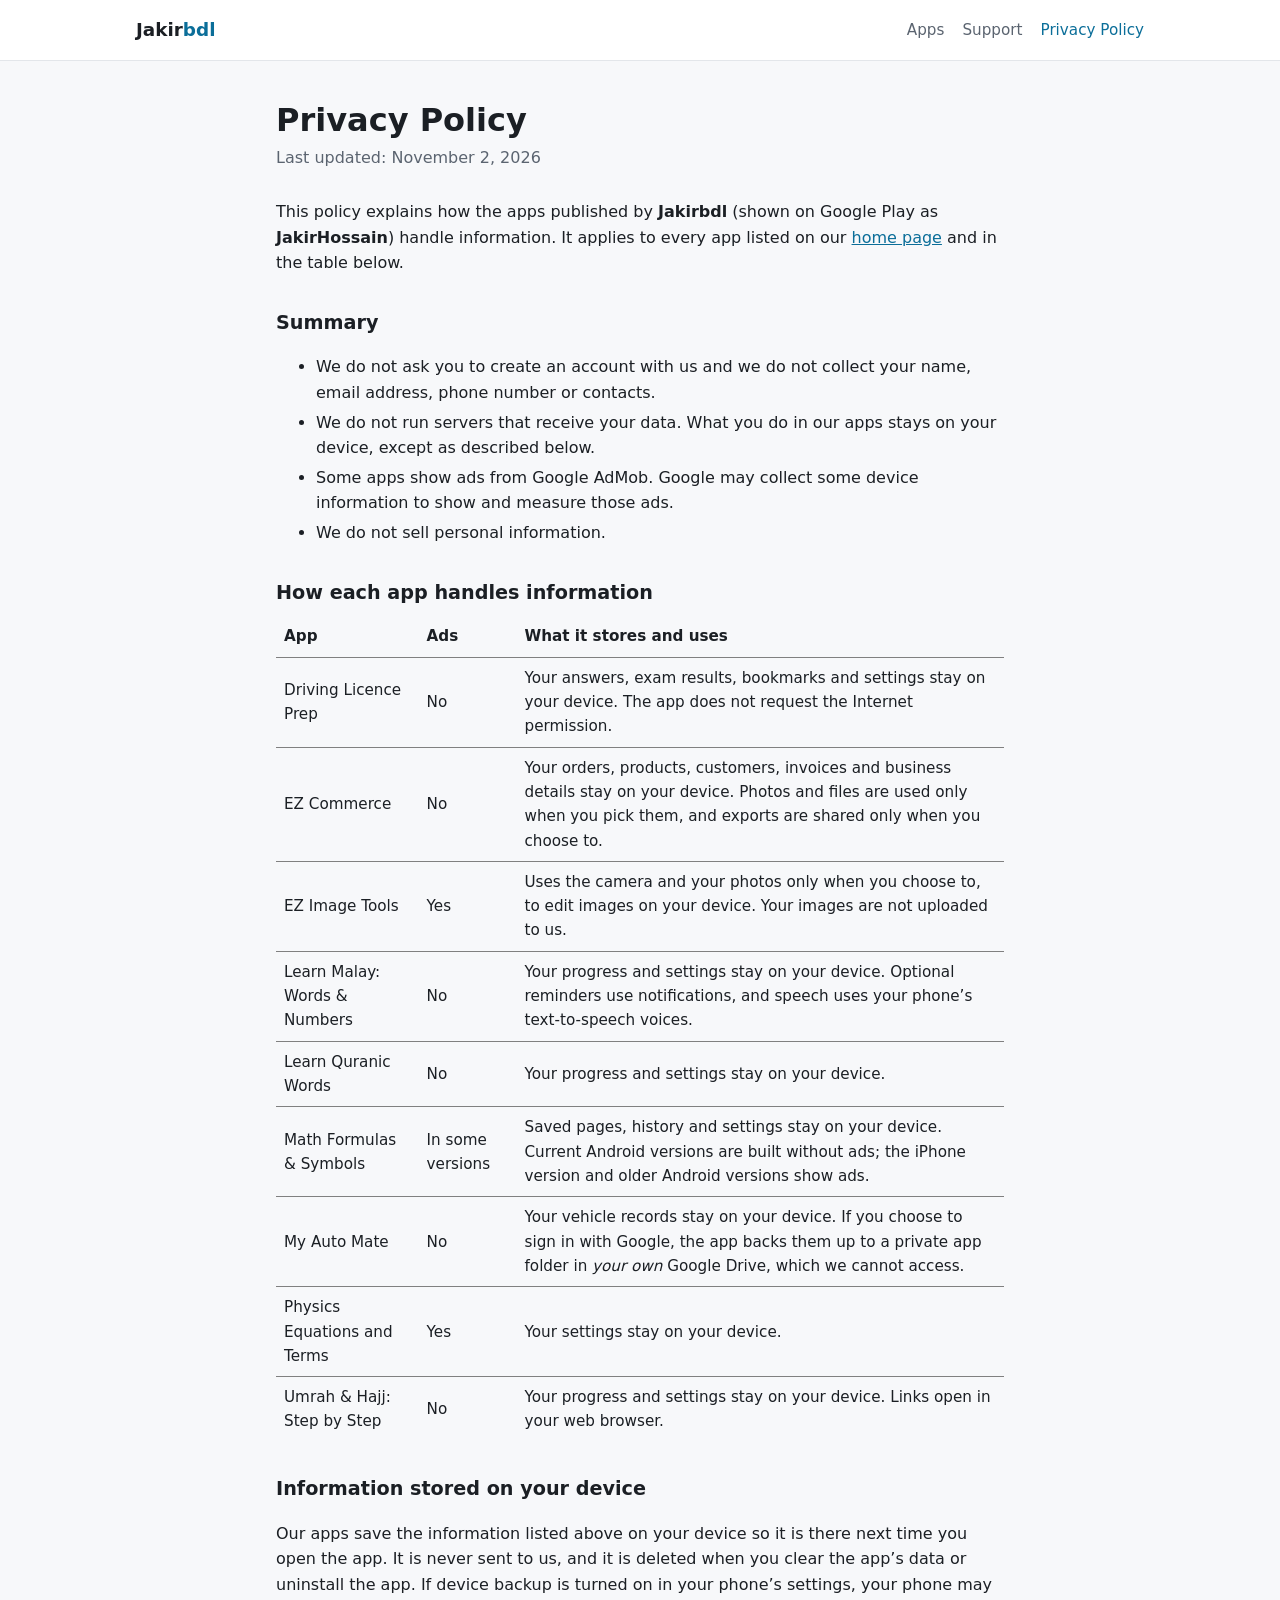
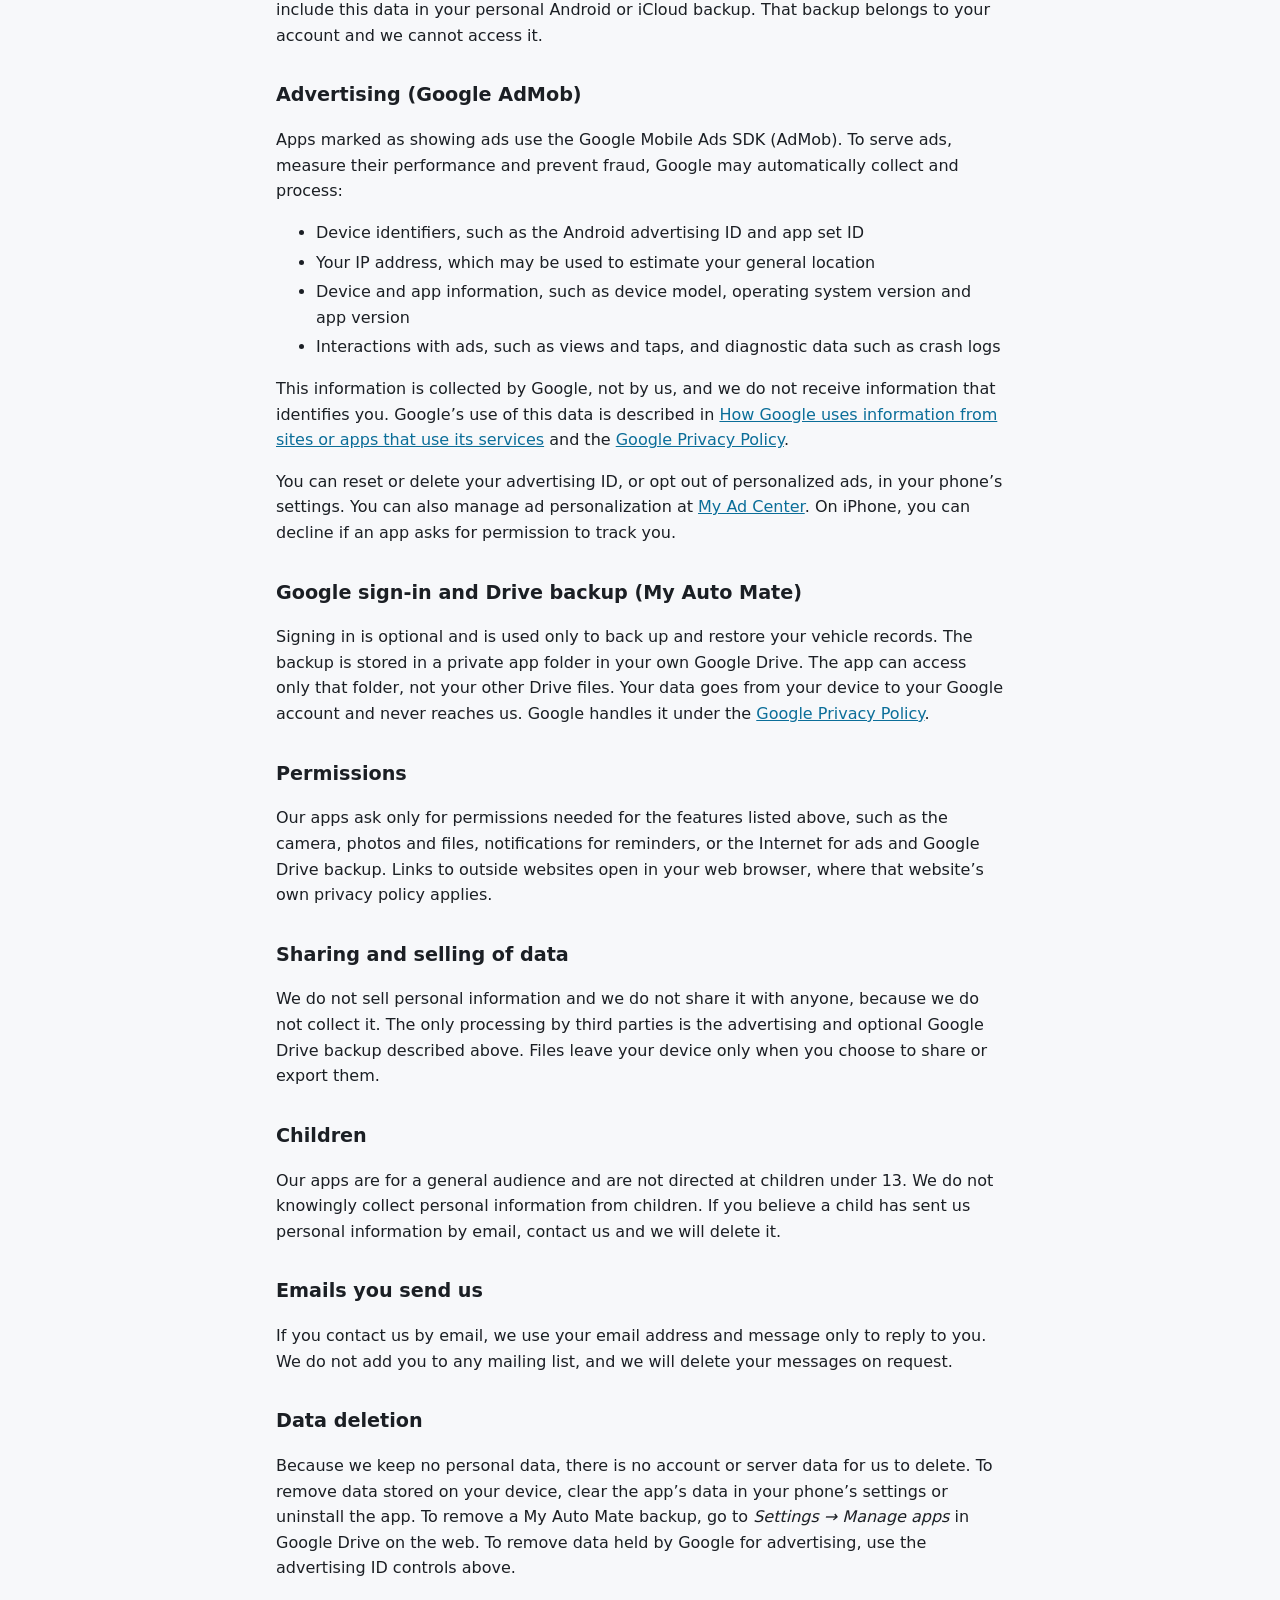
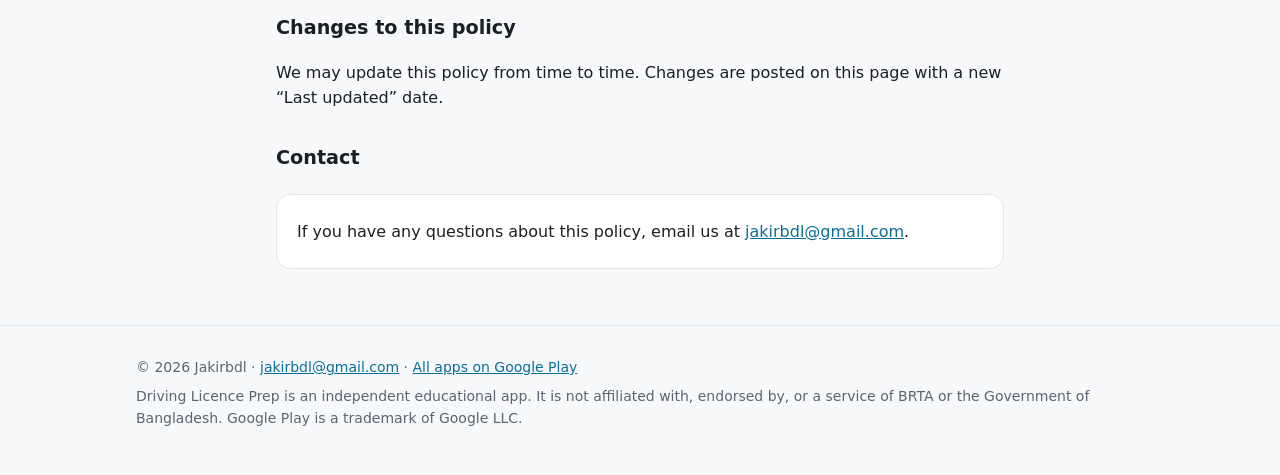
==== privacy-policy/index.html @ 9afe891d "Jakirbdl site: app list, privacy policy and support page Co-Authored-By: Claude Opus 5.5 <noreply@an" ====
<!doctype html>
<html lang="en">
<head>
<meta charset="utf-8">
<meta name="viewport" content="width=device-width, initial-scale=1">
<title>Privacy Policy | Jakirbdl</title>
<meta name="description" content="Privacy policy for the apps published by Jakirbdl.">
<link rel="icon" href="../icons/me.jakir.driving_licence_bd.png">
<link rel="stylesheet" href="../style.css">
</head>
<body>
<header class="site-header">
  <div class="wrap">
    <a class="brand" href="../">Jakir<span>bdl</span></a>
    <nav><a href="../">Apps</a><a href="../support/">Support</a><a href="../privacy-policy/" aria-current="page">Privacy Policy</a></nav>
  </div>
</header>
<main class="wrap doc">
  <h1>Privacy Policy</h1>
  <p class="meta">Last updated: November 2, 2026</p>

  <p>This policy explains how the apps published by <strong>Jakirbdl</strong> (shown on Google Play as
  <strong>JakirHossain</strong>) handle information. It applies to every app listed on our <a href="../">home page</a>
  and in the table below.</p>

  <h2>Summary</h2>
  <ul>
    <li>We do not ask you to create an account with us and we do not collect your name, email address, phone number or contacts.</li>
    <li>We do not run servers that receive your data. What you do in our apps stays on your device, except as described below.</li>
    <li>Some apps show ads from Google AdMob. Google may collect some device information to show and measure those ads.</li>
    <li>We do not sell personal information.</li>
  </ul>

  <h2>How each app handles information</h2>
  <div style="overflow-x:auto">
  <table style="width:100%;border-collapse:collapse;font-size:.95rem" cellpadding="8" border="1" rules="rows" frame="void">
    <tr style="text-align:left"><th>App</th><th>Ads</th><th>What it stores and uses</th></tr>
    <tr><td>Driving Licence Prep</td><td>No</td><td>Your answers, exam results, bookmarks and settings stay on your device. The app does not request the Internet permission.</td></tr>
    <tr><td>EZ Commerce</td><td>No</td><td>Your orders, products, customers, invoices and business details stay on your device. Photos and files are used only when you pick them, and exports are shared only when you choose to.</td></tr>
    <tr><td>EZ Image Tools</td><td>Yes</td><td>Uses the camera and your photos only when you choose to, to edit images on your device. Your images are not uploaded to us.</td></tr>
    <tr><td>Learn Malay: Words &amp; Numbers</td><td>No</td><td>Your progress and settings stay on your device. Optional reminders use notifications, and speech uses your phone&rsquo;s text-to-speech voices.</td></tr>
    <tr><td>Learn Quranic Words</td><td>No</td><td>Your progress and settings stay on your device.</td></tr>
    <tr><td>Math Formulas &amp; Symbols</td><td>In some versions</td><td>Saved pages, history and settings stay on your device. Current Android versions are built without ads; the iPhone version and older Android versions show ads.</td></tr>
    <tr><td>My Auto Mate</td><td>No</td><td>Your vehicle records stay on your device. If you choose to sign in with Google, the app backs them up to a private app folder in <em>your own</em> Google Drive, which we cannot access.</td></tr>
    <tr><td>Physics Equations and Terms</td><td>Yes</td><td>Your settings stay on your device.</td></tr>
    <tr><td>Umrah &amp; Hajj: Step by Step</td><td>No</td><td>Your progress and settings stay on your device. Links open in your web browser.</td></tr>
  </table>
  </div>

  <h2>Information stored on your device</h2>
  <p>Our apps save the information listed above on your device so it is there next time you open the app. It is never sent
  to us, and it is deleted when you clear the app&rsquo;s data or uninstall the app. If device backup is turned on in your
  phone&rsquo;s settings, your phone may include this data in your personal Android or iCloud backup. That backup belongs to
  your account and we cannot access it.</p>

  <h2>Advertising (Google AdMob)</h2>
  <p>Apps marked as showing ads use the Google Mobile Ads SDK (AdMob). To serve ads, measure their performance and prevent
  fraud, Google may automatically collect and process:</p>
  <ul>
    <li>Device identifiers, such as the Android advertising ID and app set ID</li>
    <li>Your IP address, which may be used to estimate your general location</li>
    <li>Device and app information, such as device model, operating system version and app version</li>
    <li>Interactions with ads, such as views and taps, and diagnostic data such as crash logs</li>
  </ul>
  <p>This information is collected by Google, not by us, and we do not receive information that identifies you.
  Google&rsquo;s use of this data is described in
  <a href="https://policies.google.com/technologies/partner-sites">How Google uses information from sites or apps that use its services</a>
  and the <a href="https://policies.google.com/privacy">Google Privacy Policy</a>.</p>
  <p>You can reset or delete your advertising ID, or opt out of personalized ads, in your phone&rsquo;s settings. You can also
  manage ad personalization at <a href="https://myadcenter.google.com/">My Ad Center</a>. On iPhone, you can decline if an app
  asks for permission to track you.</p>

  <h2>Google sign-in and Drive backup (My Auto Mate)</h2>
  <p>Signing in is optional and is used only to back up and restore your vehicle records. The backup is stored in a private
  app folder in your own Google Drive. The app can access only that folder, not your other Drive files. Your data goes from
  your device to your Google account and never reaches us. Google handles it under the
  <a href="https://policies.google.com/privacy">Google Privacy Policy</a>.</p>

  <h2>Permissions</h2>
  <p>Our apps ask only for permissions needed for the features listed above, such as the camera, photos and files, notifications
  for reminders, or the Internet for ads and Google Drive backup. Links to outside websites open in your web browser, where
  that website&rsquo;s own privacy policy applies.</p>

  <h2>Sharing and selling of data</h2>
  <p>We do not sell personal information and we do not share it with anyone, because we do not collect it. The only processing
  by third parties is the advertising and optional Google Drive backup described above. Files leave your device only when you
  choose to share or export them.</p>

  <h2>Children</h2>
  <p>Our apps are for a general audience and are not directed at children under 13. We do not knowingly collect personal
  information from children. If you believe a child has sent us personal information by email, contact us and we will delete it.</p>

  <h2>Emails you send us</h2>
  <p>If you contact us by email, we use your email address and message only to reply to you. We do not add you to any mailing
  list, and we will delete your messages on request.</p>

  <h2>Data deletion</h2>
  <p>Because we keep no personal data, there is no account or server data for us to delete. To remove data stored on your device,
  clear the app&rsquo;s data in your phone&rsquo;s settings or uninstall the app. To remove a My Auto Mate backup, go to
  <em>Settings &rarr; Manage apps</em> in Google Drive on the web. To remove data held by Google for advertising, use the
  advertising ID controls above.</p>

  <h2>Changes to this policy</h2>
  <p>We may update this policy from time to time. Changes are posted on this page with a new &ldquo;Last updated&rdquo; date.</p>

  <h2>Contact</h2>
  <div class="card">
    <p>If you have any questions about this policy, email us at <a href="mailto:jakirbdl@gmail.com">jakirbdl@gmail.com</a>.</p>
  </div>
</main>
<footer class="site-footer">
  <div class="wrap">
    <p>&copy; 2026 Jakirbdl &middot; <a href="mailto:jakirbdl@gmail.com">jakirbdl@gmail.com</a> &middot; <a href="https://play.google.com/store/apps/developer?id=JakirHossain">All apps on Google Play</a></p>
    <p>Driving Licence Prep is an independent educational app. It is not affiliated with, endorsed by, or a service of BRTA or the Government of Bangladesh. Google Play is a trademark of Google LLC.</p>
  </div>
</footer>
</body>
</html>
---- style.css ----
:root {
  --bg: #f7f8fa;
  --surface: #ffffff;
  --text: #1b1f24;
  --muted: #5b6470;
  --border: #e3e6ea;
  --accent: #0b6e99;
  --accent-soft: #e6f2f8;
  --radius: 14px;
  color-scheme: light;
}

@media (prefers-color-scheme: dark) {
  :root {
    --bg: #111418;
    --surface: #1a1e24;
    --text: #e8eaed;
    --muted: #9aa3ad;
    --border: #2b3139;
    --accent: #5cb8e6;
    --accent-soft: #1b2a33;
    color-scheme: dark;
  }
}

* { box-sizing: border-box; }

body {
  margin: 0;
  background: var(--bg);
  color: var(--text);
  font: 16px/1.6 system-ui, -apple-system, "Segoe UI", Roboto, sans-serif;
}

a { color: var(--accent); }

.wrap { max-width: 1040px; margin: 0 auto; padding: 0 16px; }

/* Header and footer */
.site-header { background: var(--surface); border-bottom: 1px solid var(--border); }
.site-header .wrap { display: flex; align-items: center; justify-content: space-between; gap: 16px; min-height: 60px; flex-wrap: wrap; }
.brand { font-weight: 700; font-size: 1.15rem; color: var(--text); text-decoration: none; }
.brand span { color: var(--accent); }
.site-header nav { display: flex; gap: 18px; flex-wrap: wrap; }
.site-header nav a { color: var(--muted); text-decoration: none; font-size: .95rem; }
.site-header nav a:hover, .site-header nav a[aria-current] { color: var(--accent); }

.site-footer { border-top: 1px solid var(--border); margin-top: 56px; padding: 24px 0 40px; color: var(--muted); font-size: .875rem; }
.site-footer p { margin: 6px 0; }

/* Home */
.hero { padding: 48px 0 24px; }
.hero h1 { font-size: clamp(1.7rem, 4vw, 2.4rem); line-height: 1.2; margin: 0 0 12px; }
.hero p { color: var(--muted); max-width: 640px; margin: 0; font-size: 1.05rem; }
.facts { display: flex; gap: 10px; flex-wrap: wrap; margin-top: 20px; padding: 0; list-style: none; }
.facts li { background: var(--accent-soft); color: var(--accent); border-radius: 999px; padding: 4px 14px; font-size: .9rem; font-weight: 600; }

.search { width: 100%; max-width: 420px; margin: 8px 0 8px; padding: 10px 14px; font: inherit; color: var(--text);
  background: var(--surface); border: 1px solid var(--border); border-radius: 10px; }
.search:focus { outline: 2px solid var(--accent); outline-offset: 1px; }

.category h2 { font-size: 1.2rem; margin: 36px 0 14px; }
.grid { display: grid; grid-template-columns: repeat(auto-fill, minmax(290px, 1fr)); gap: 14px; }

.app { display: flex; gap: 14px; align-items: flex-start; background: var(--surface); border: 1px solid var(--border);
  border-radius: var(--radius); padding: 14px; color: inherit; text-decoration: none; transition: border-color .15s; }
.app:hover { border-color: var(--accent); }
.app img { width: 64px; height: 64px; border-radius: 22%; flex: none; }
.app h3 { font-size: 1rem; margin: 0 0 4px; line-height: 1.3; }
.app p { margin: 0; color: var(--muted); font-size: .9rem; line-height: 1.45; }
.app .get { display: inline-block; margin-top: 8px; font-size: .85rem; font-weight: 600; color: var(--accent); }
.empty { color: var(--muted); display: none; }

/* Text pages */
.doc { max-width: 760px; padding: 40px 16px 0; }
.doc h1 { font-size: 2rem; line-height: 1.2; margin: 0 0 6px; }
.doc .meta { color: var(--muted); margin: 0 0 28px; }
.doc h2 { font-size: 1.2rem; margin: 32px 0 8px; }
.doc li { margin: 4px 0; }
.card { background: var(--surface); border: 1px solid var(--border); border-radius: var(--radius); padding: 18px 20px; margin: 20px 0; }
.card p { margin: 6px 0; }
details { background: var(--surface); border: 1px solid var(--border); border-radius: 10px; padding: 12px 16px; margin: 10px 0; }
details summary { cursor: pointer; font-weight: 600; }
details p, details ul { margin: 10px 0 2px; }
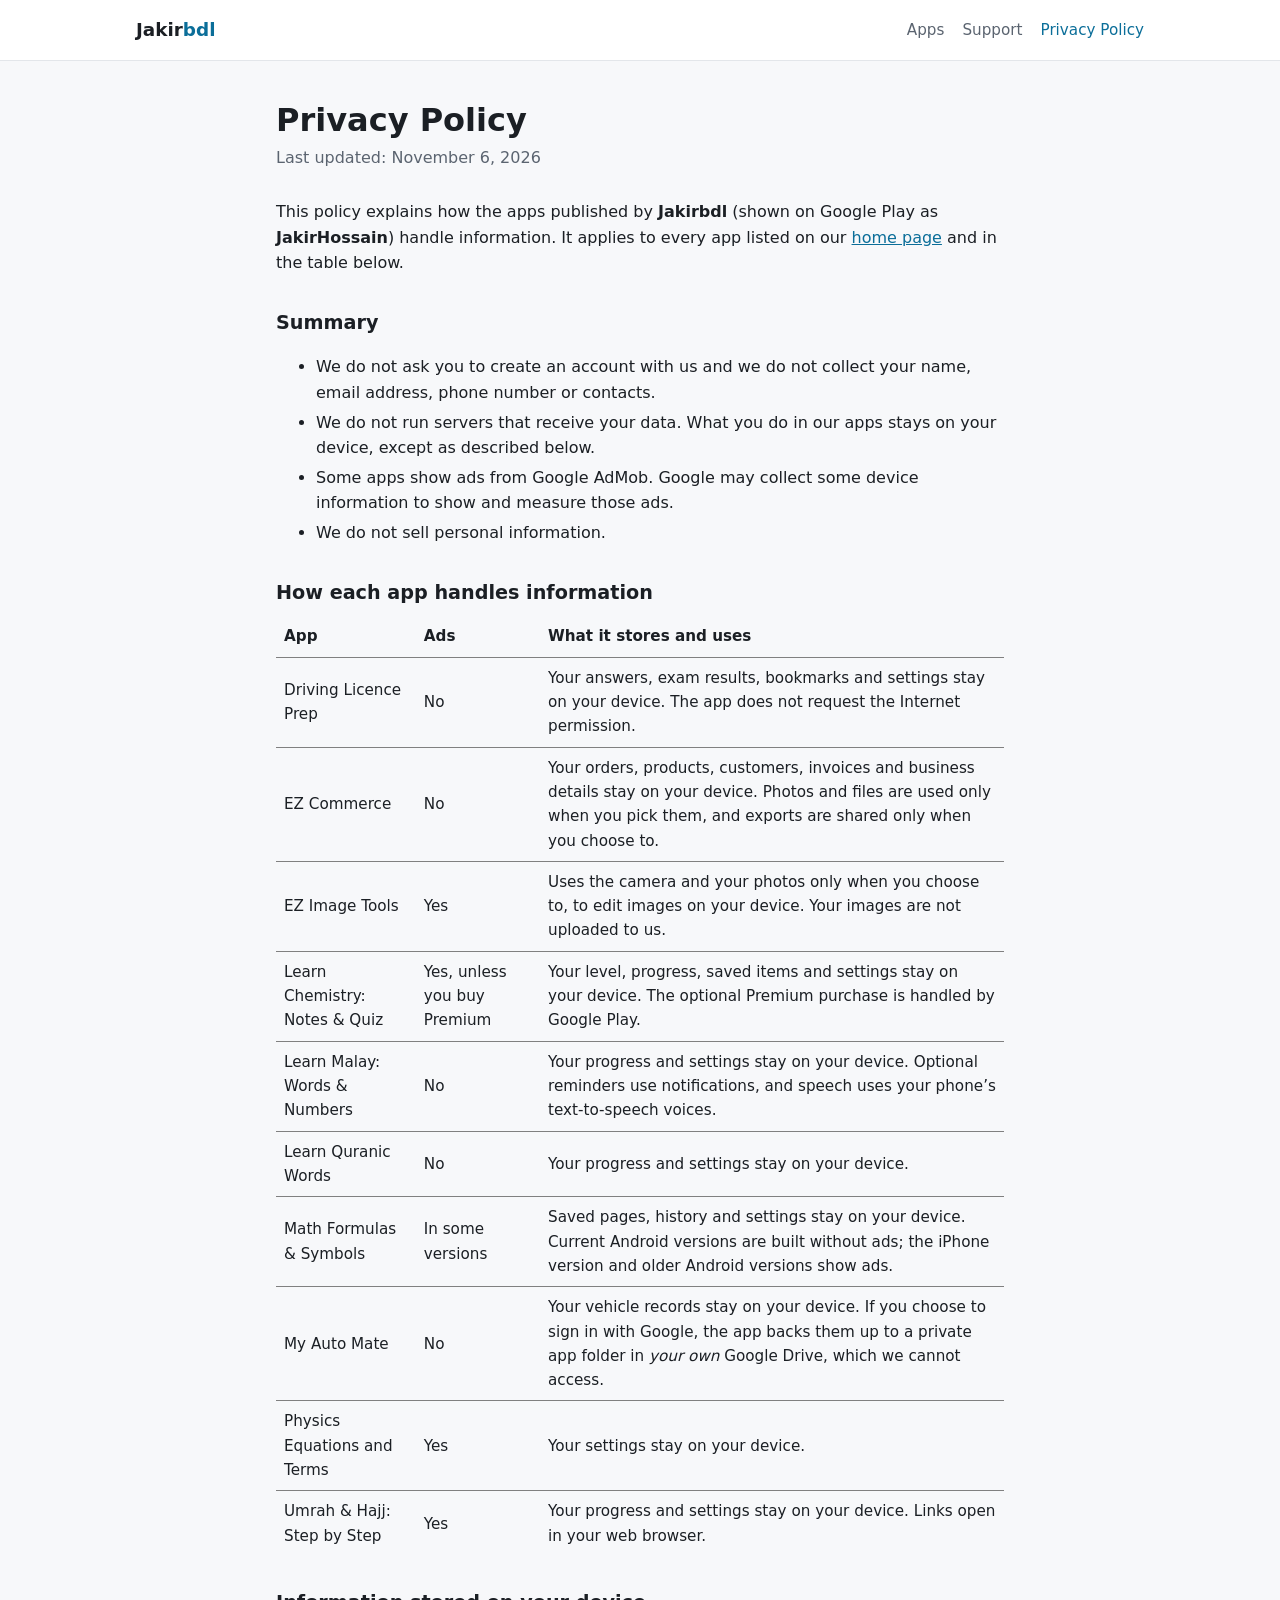
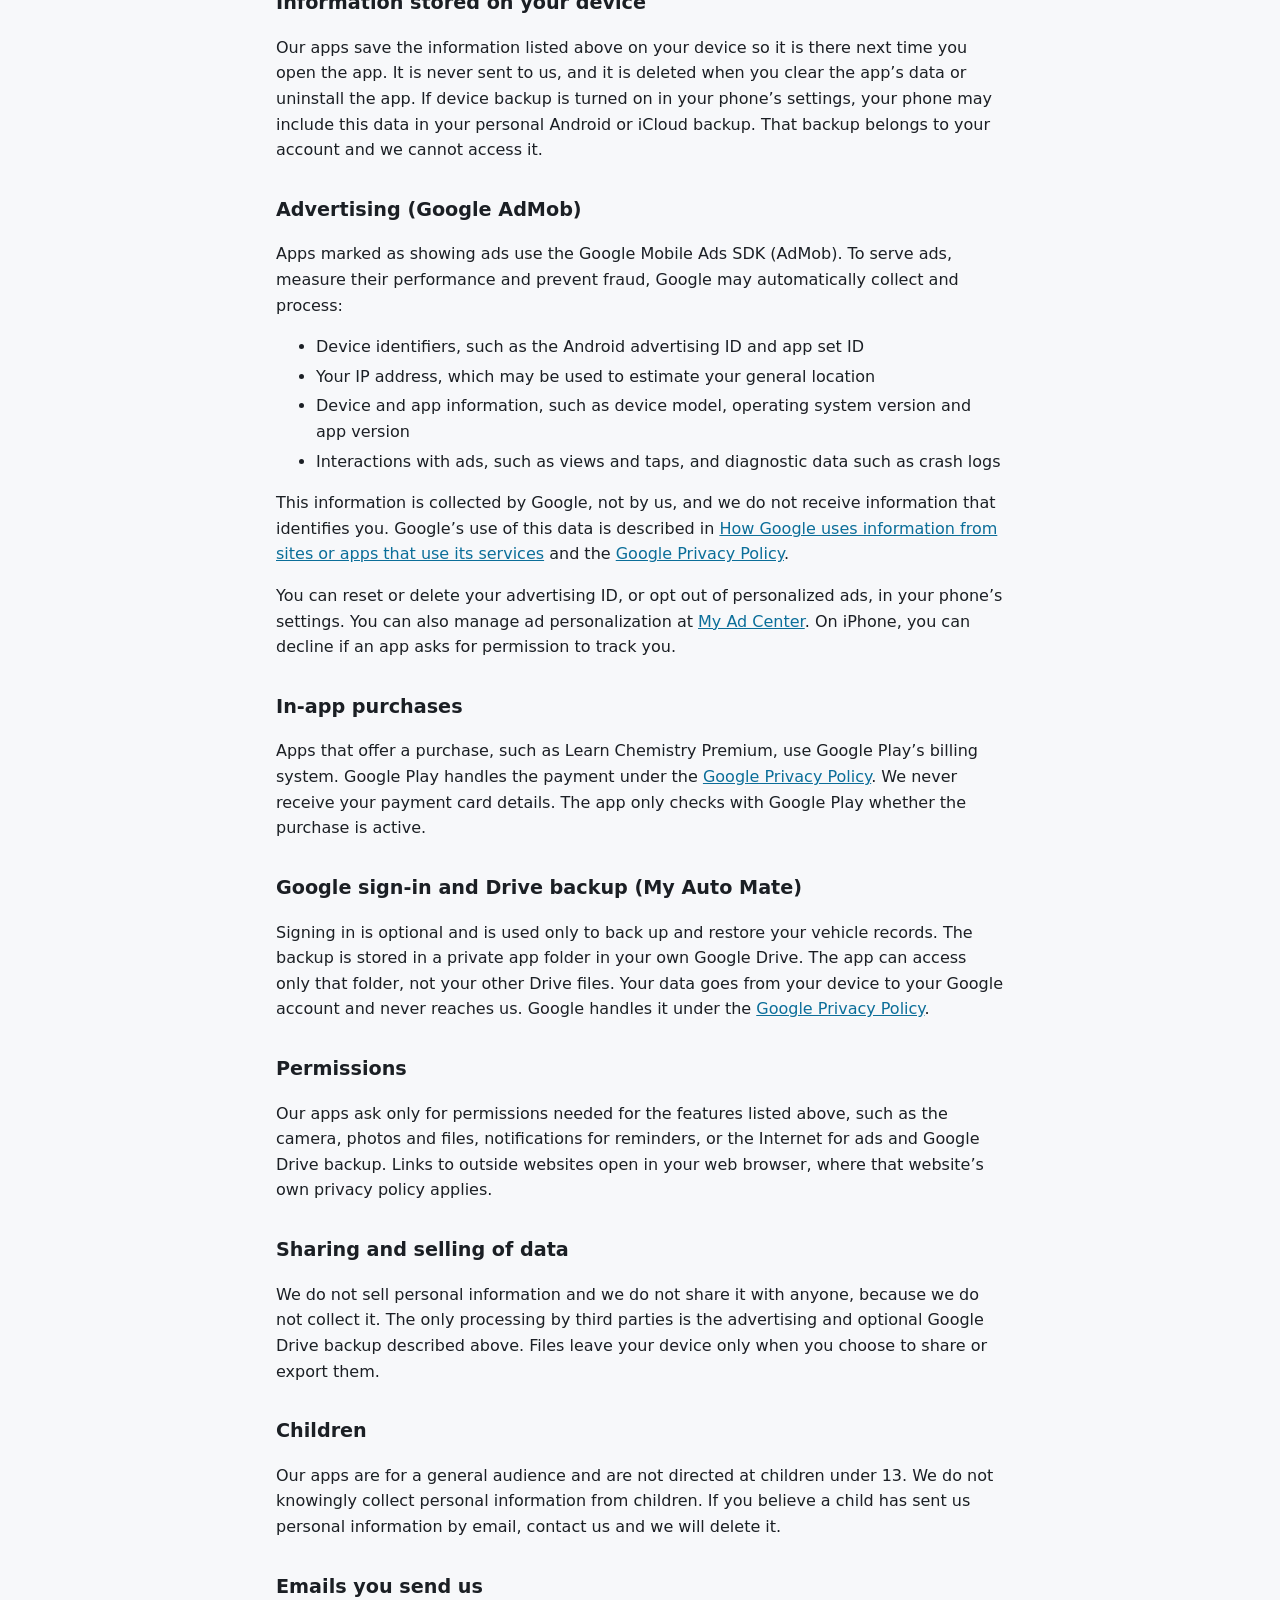
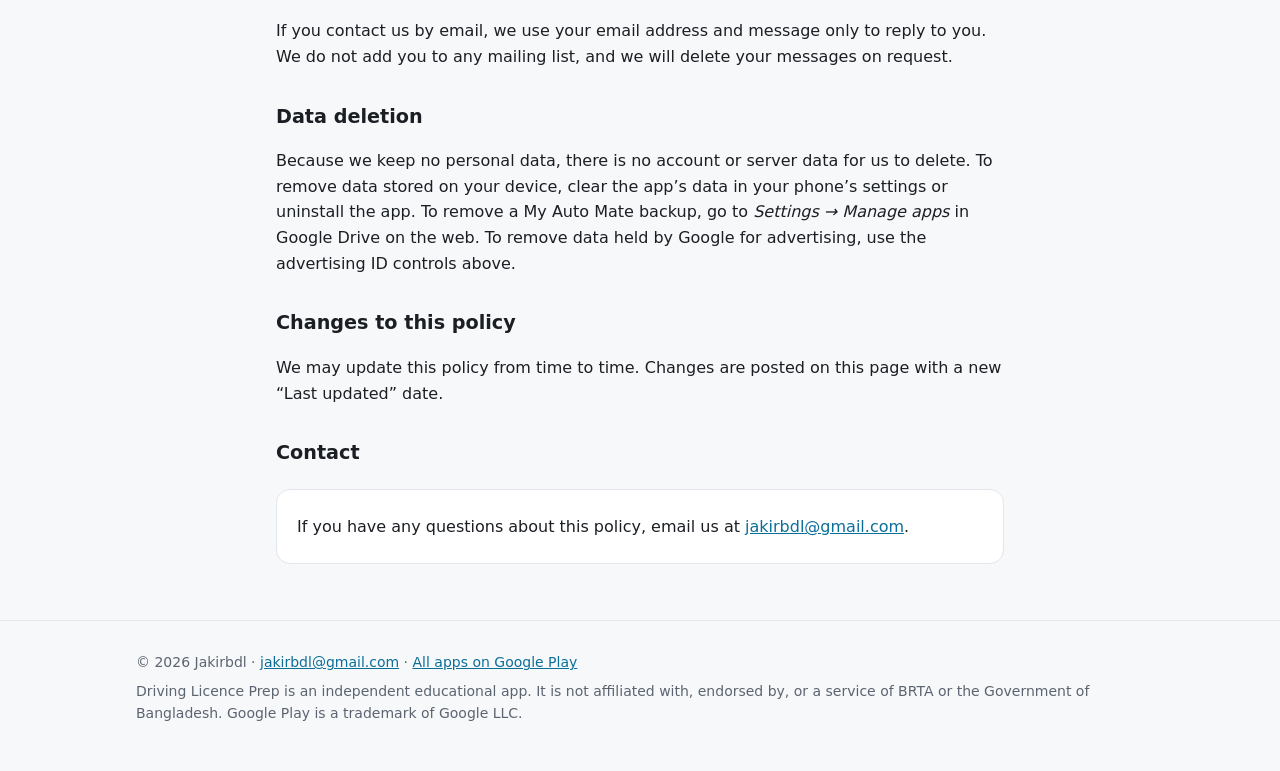
==== commit a7ccf27d: "Add Learn Chemistry to the privacy policy, and mark Umrah as showing ads Co-Authored-By: Claude Opus" ====
--- a/privacy-policy/index.html
+++ b/privacy-policy/index.html
@@ -17,7 +17,7 @@
 </header>
 <main class="wrap doc">
   <h1>Privacy Policy</h1>
-  <p class="meta">Last updated: November 2, 2026</p>
+  <p class="meta">Last updated: November 6, 2026</p>
 
   <p>This policy explains how the apps published by <strong>Jakirbdl</strong> (shown on Google Play as
   <strong>JakirHossain</strong>) handle information. It applies to every app listed on our <a href="../">home page</a>
@@ -38,12 +38,13 @@
     <tr><td>Driving Licence Prep</td><td>No</td><td>Your answers, exam results, bookmarks and settings stay on your device. The app does not request the Internet permission.</td></tr>
     <tr><td>EZ Commerce</td><td>No</td><td>Your orders, products, customers, invoices and business details stay on your device. Photos and files are used only when you pick them, and exports are shared only when you choose to.</td></tr>
     <tr><td>EZ Image Tools</td><td>Yes</td><td>Uses the camera and your photos only when you choose to, to edit images on your device. Your images are not uploaded to us.</td></tr>
+    <tr><td>Learn Chemistry: Notes &amp; Quiz</td><td>Yes, unless you buy Premium</td><td>Your level, progress, saved items and settings stay on your device. The optional Premium purchase is handled by Google Play.</td></tr>
     <tr><td>Learn Malay: Words &amp; Numbers</td><td>No</td><td>Your progress and settings stay on your device. Optional reminders use notifications, and speech uses your phone&rsquo;s text-to-speech voices.</td></tr>
     <tr><td>Learn Quranic Words</td><td>No</td><td>Your progress and settings stay on your device.</td></tr>
     <tr><td>Math Formulas &amp; Symbols</td><td>In some versions</td><td>Saved pages, history and settings stay on your device. Current Android versions are built without ads; the iPhone version and older Android versions show ads.</td></tr>
     <tr><td>My Auto Mate</td><td>No</td><td>Your vehicle records stay on your device. If you choose to sign in with Google, the app backs them up to a private app folder in <em>your own</em> Google Drive, which we cannot access.</td></tr>
     <tr><td>Physics Equations and Terms</td><td>Yes</td><td>Your settings stay on your device.</td></tr>
-    <tr><td>Umrah &amp; Hajj: Step by Step</td><td>No</td><td>Your progress and settings stay on your device. Links open in your web browser.</td></tr>
+    <tr><td>Umrah &amp; Hajj: Step by Step</td><td>Yes</td><td>Your progress and settings stay on your device. Links open in your web browser.</td></tr>
   </table>
   </div>
 
@@ -69,6 +70,11 @@
   <p>You can reset or delete your advertising ID, or opt out of personalized ads, in your phone&rsquo;s settings. You can also
   manage ad personalization at <a href="https://myadcenter.google.com/">My Ad Center</a>. On iPhone, you can decline if an app
   asks for permission to track you.</p>
+
+  <h2>In-app purchases</h2>
+  <p>Apps that offer a purchase, such as Learn Chemistry Premium, use Google Play&rsquo;s billing system. Google Play handles
+  the payment under the <a href="https://policies.google.com/privacy">Google Privacy Policy</a>. We never receive your payment
+  card details. The app only checks with Google Play whether the purchase is active.</p>
 
   <h2>Google sign-in and Drive backup (My Auto Mate)</h2>
   <p>Signing in is optional and is used only to back up and restore your vehicle records. The backup is stored in a private
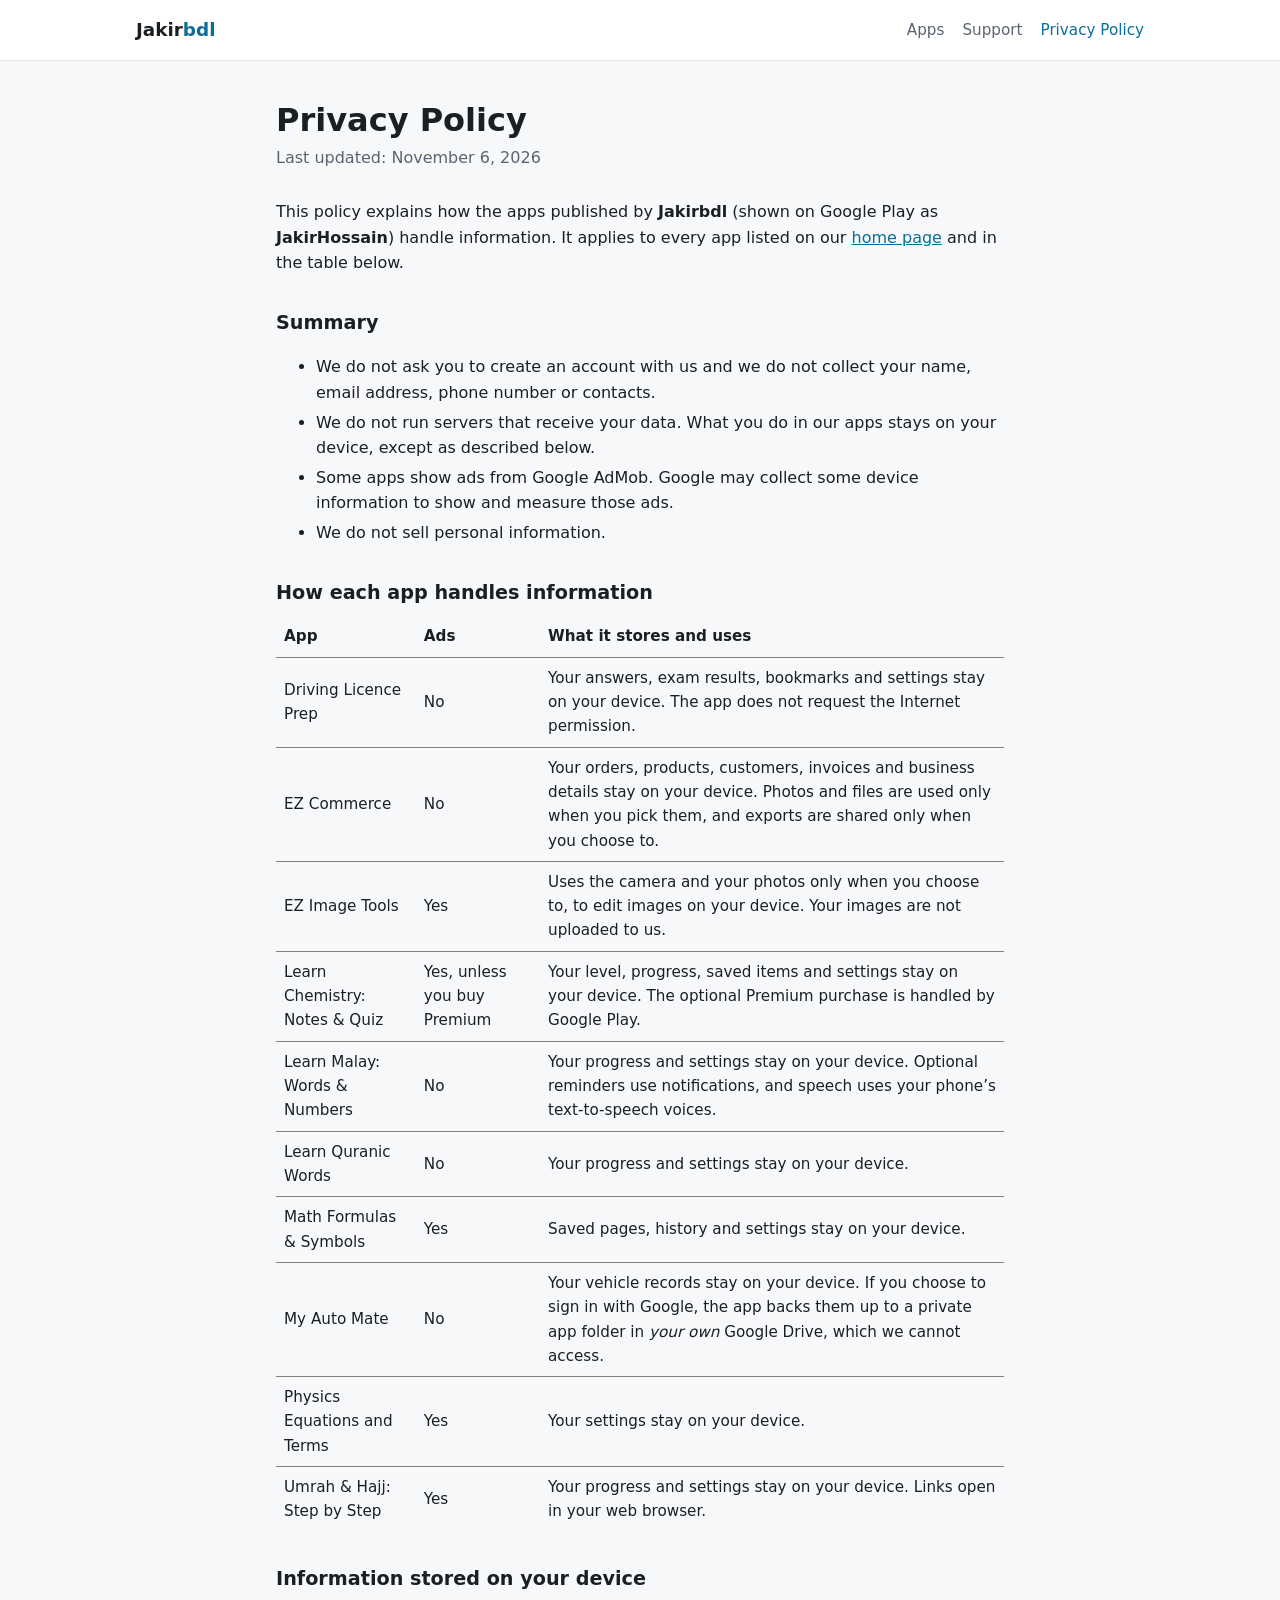
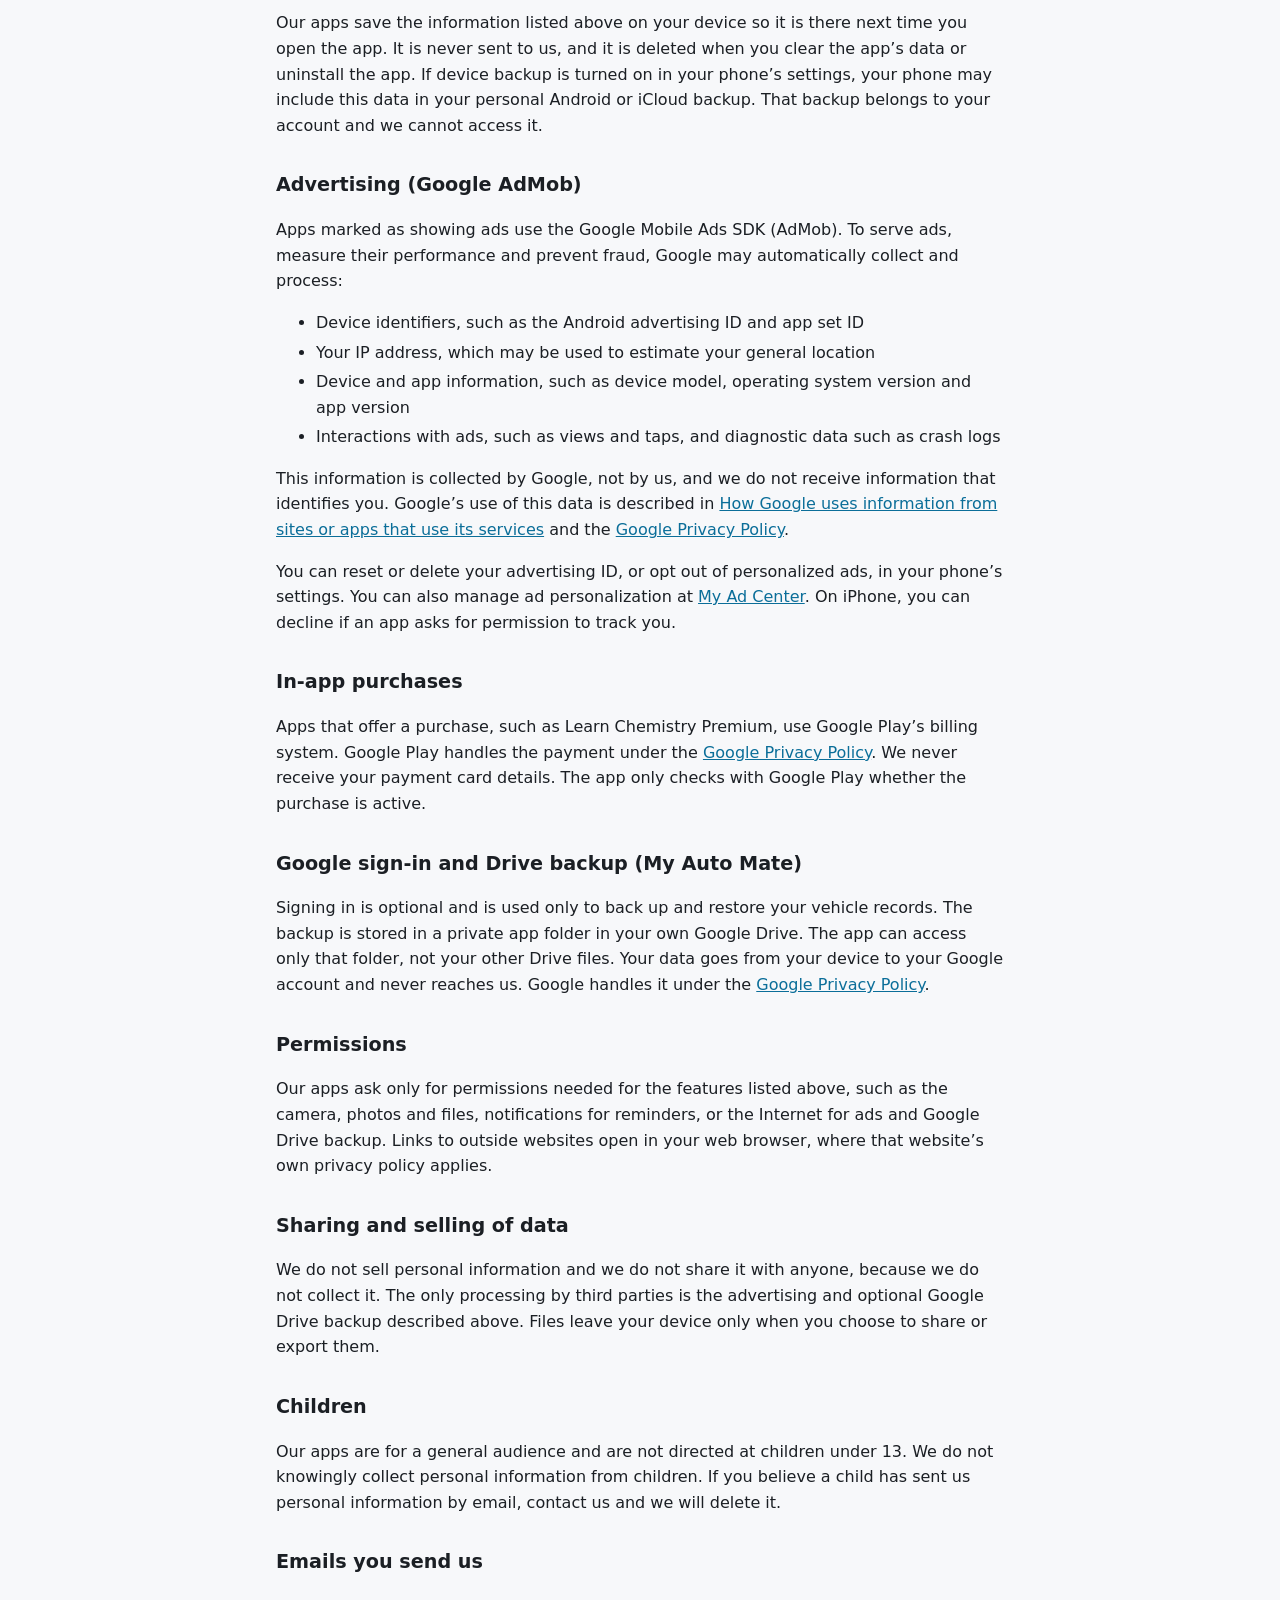
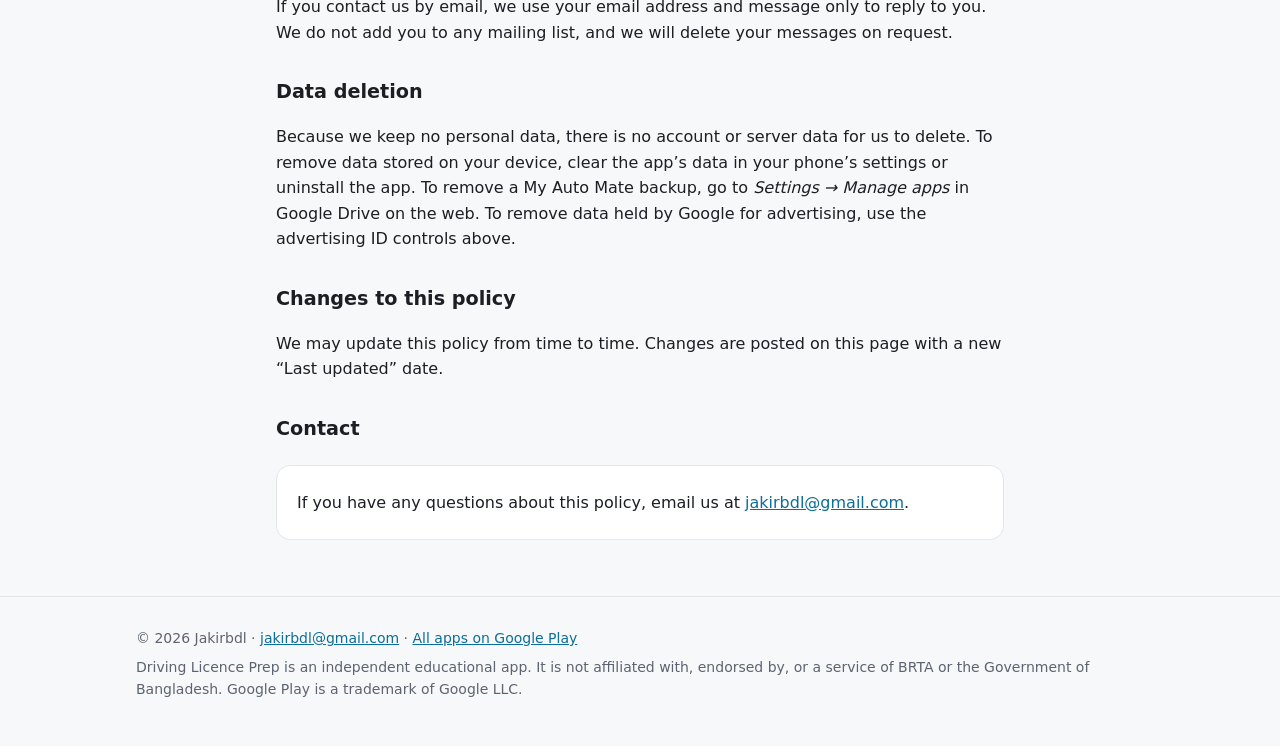
==== commit c1be51a0: "Math Formulas now shows ads on Android Co-Authored-By: Claude Opus 5.5 <noreply@anthropic.com>" ====
--- a/privacy-policy/index.html
+++ b/privacy-policy/index.html
@@ -41,7 +41,7 @@
     <tr><td>Learn Chemistry: Notes &amp; Quiz</td><td>Yes, unless you buy Premium</td><td>Your level, progress, saved items and settings stay on your device. The optional Premium purchase is handled by Google Play.</td></tr>
     <tr><td>Learn Malay: Words &amp; Numbers</td><td>No</td><td>Your progress and settings stay on your device. Optional reminders use notifications, and speech uses your phone&rsquo;s text-to-speech voices.</td></tr>
     <tr><td>Learn Quranic Words</td><td>No</td><td>Your progress and settings stay on your device.</td></tr>
-    <tr><td>Math Formulas &amp; Symbols</td><td>In some versions</td><td>Saved pages, history and settings stay on your device. Current Android versions are built without ads; the iPhone version and older Android versions show ads.</td></tr>
+    <tr><td>Math Formulas &amp; Symbols</td><td>Yes</td><td>Saved pages, history and settings stay on your device.</td></tr>
     <tr><td>My Auto Mate</td><td>No</td><td>Your vehicle records stay on your device. If you choose to sign in with Google, the app backs them up to a private app folder in <em>your own</em> Google Drive, which we cannot access.</td></tr>
     <tr><td>Physics Equations and Terms</td><td>Yes</td><td>Your settings stay on your device.</td></tr>
     <tr><td>Umrah &amp; Hajj: Step by Step</td><td>Yes</td><td>Your progress and settings stay on your device. Links open in your web browser.</td></tr>
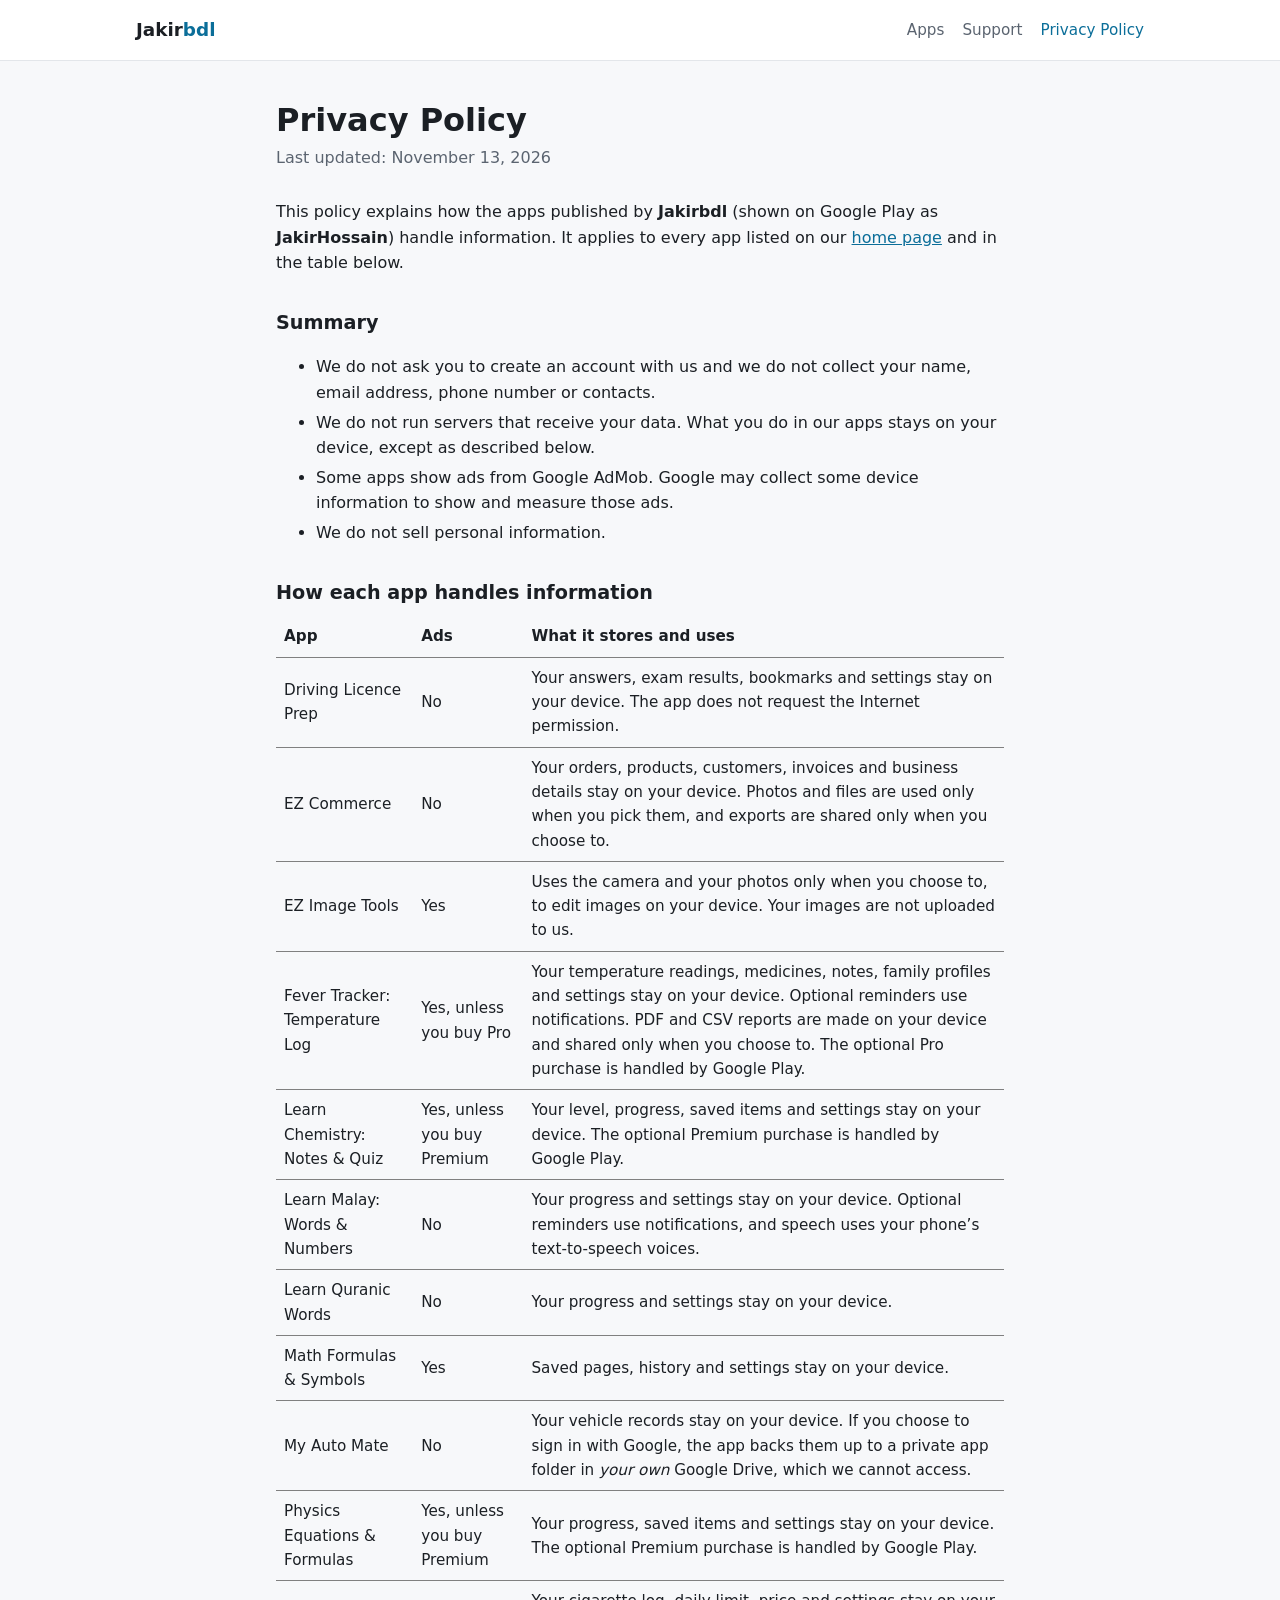
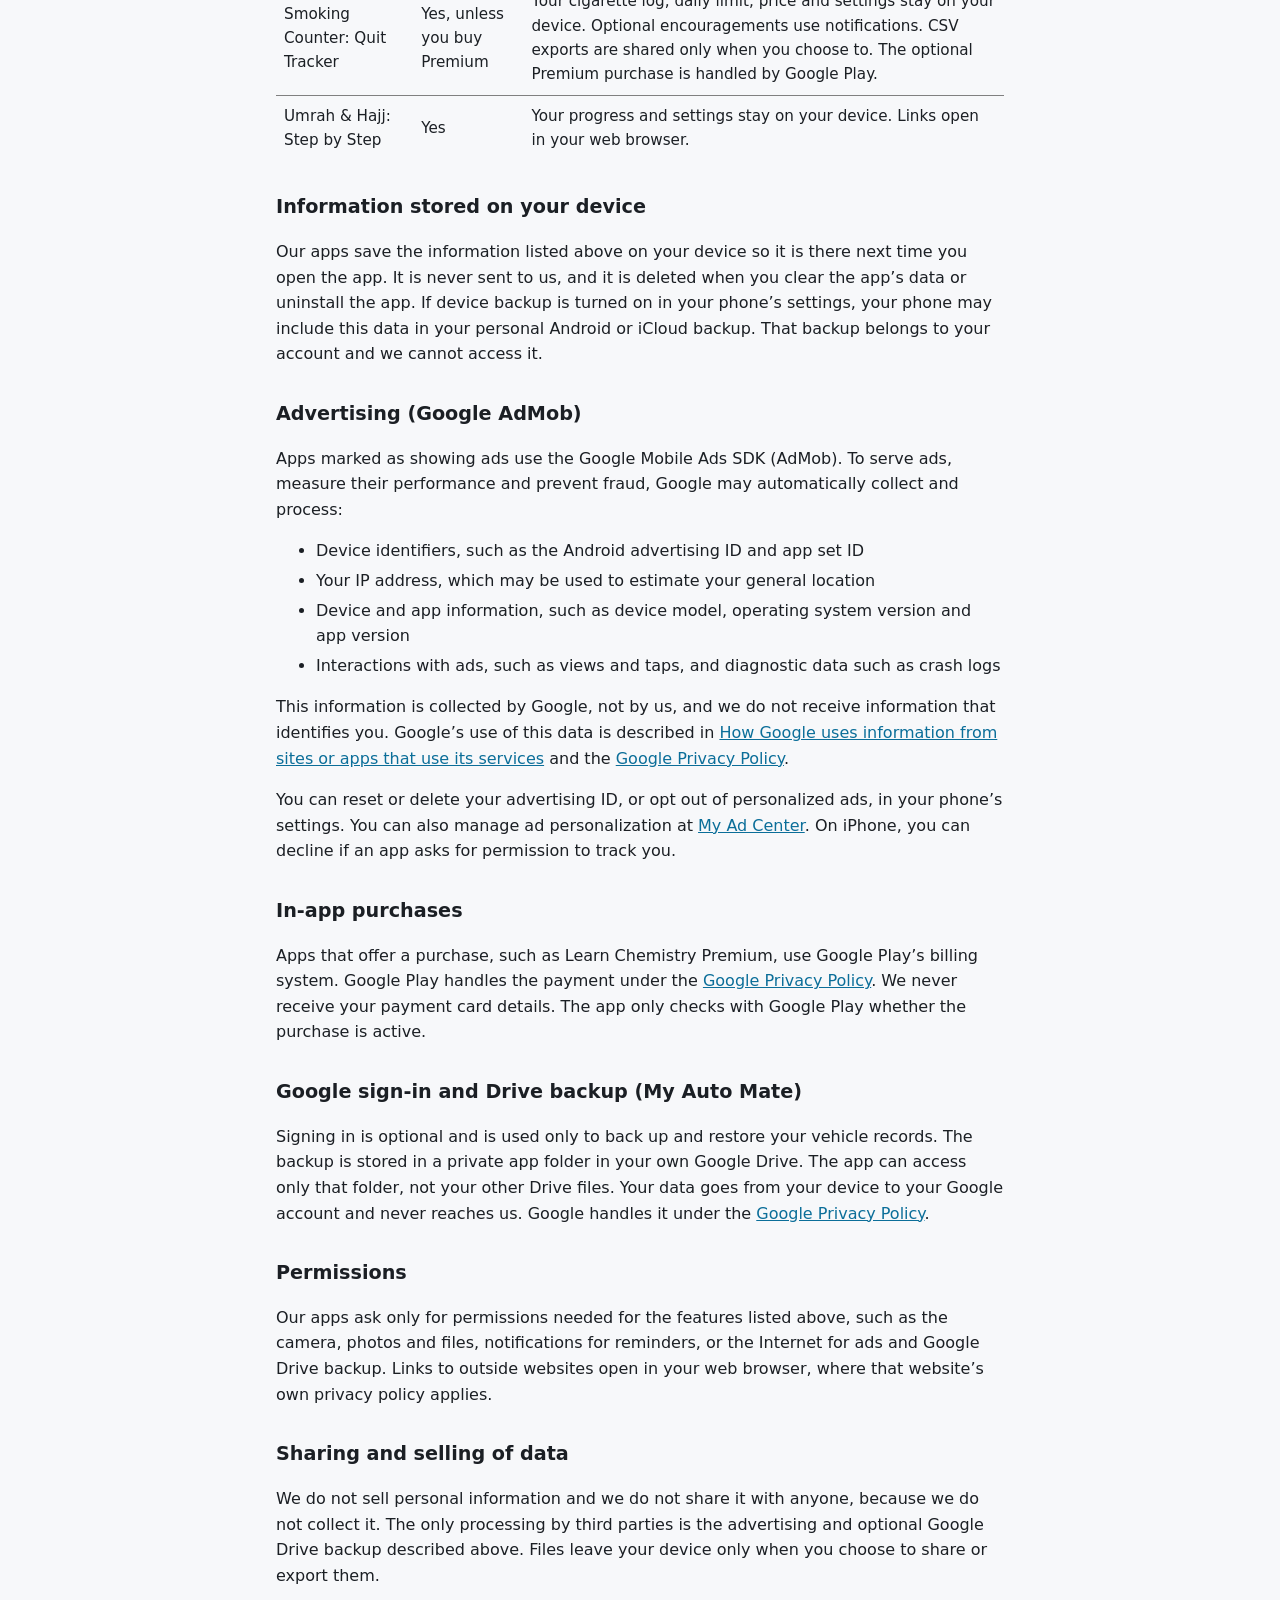
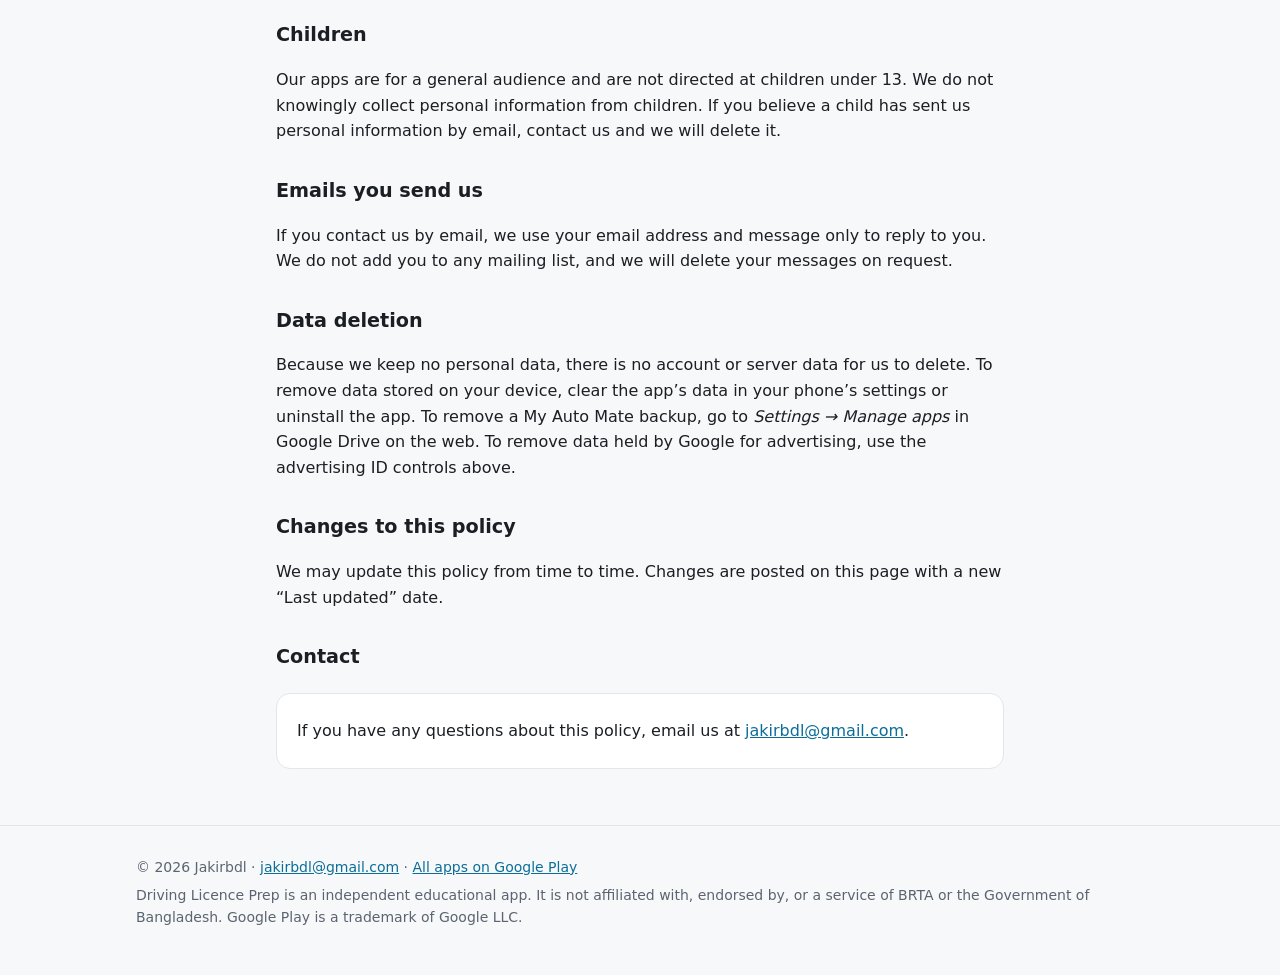
==== commit dfcc77bf: "Privacy policy: add Fever Tracker and Smoking Counter, update Physics Co-Authored-By: Claude Opus 5." ====
--- a/privacy-policy/index.html
+++ b/privacy-policy/index.html
@@ -17,7 +17,7 @@
 </header>
 <main class="wrap doc">
   <h1>Privacy Policy</h1>
-  <p class="meta">Last updated: November 6, 2026</p>
+  <p class="meta">Last updated: November 13, 2026</p>
 
   <p>This policy explains how the apps published by <strong>Jakirbdl</strong> (shown on Google Play as
   <strong>JakirHossain</strong>) handle information. It applies to every app listed on our <a href="../">home page</a>
@@ -38,12 +38,14 @@
     <tr><td>Driving Licence Prep</td><td>No</td><td>Your answers, exam results, bookmarks and settings stay on your device. The app does not request the Internet permission.</td></tr>
     <tr><td>EZ Commerce</td><td>No</td><td>Your orders, products, customers, invoices and business details stay on your device. Photos and files are used only when you pick them, and exports are shared only when you choose to.</td></tr>
     <tr><td>EZ Image Tools</td><td>Yes</td><td>Uses the camera and your photos only when you choose to, to edit images on your device. Your images are not uploaded to us.</td></tr>
+    <tr><td>Fever Tracker: Temperature Log</td><td>Yes, unless you buy Pro</td><td>Your temperature readings, medicines, notes, family profiles and settings stay on your device. Optional reminders use notifications. PDF and CSV reports are made on your device and shared only when you choose to. The optional Pro purchase is handled by Google Play.</td></tr>
     <tr><td>Learn Chemistry: Notes &amp; Quiz</td><td>Yes, unless you buy Premium</td><td>Your level, progress, saved items and settings stay on your device. The optional Premium purchase is handled by Google Play.</td></tr>
     <tr><td>Learn Malay: Words &amp; Numbers</td><td>No</td><td>Your progress and settings stay on your device. Optional reminders use notifications, and speech uses your phone&rsquo;s text-to-speech voices.</td></tr>
     <tr><td>Learn Quranic Words</td><td>No</td><td>Your progress and settings stay on your device.</td></tr>
     <tr><td>Math Formulas &amp; Symbols</td><td>Yes</td><td>Saved pages, history and settings stay on your device.</td></tr>
     <tr><td>My Auto Mate</td><td>No</td><td>Your vehicle records stay on your device. If you choose to sign in with Google, the app backs them up to a private app folder in <em>your own</em> Google Drive, which we cannot access.</td></tr>
-    <tr><td>Physics Equations and Terms</td><td>Yes</td><td>Your settings stay on your device.</td></tr>
+    <tr><td>Physics Equations &amp; Formulas</td><td>Yes, unless you buy Premium</td><td>Your progress, saved items and settings stay on your device. The optional Premium purchase is handled by Google Play.</td></tr>
+    <tr><td>Smoking Counter: Quit Tracker</td><td>Yes, unless you buy Premium</td><td>Your cigarette log, daily limit, price and settings stay on your device. Optional encouragements use notifications. CSV exports are shared only when you choose to. The optional Premium purchase is handled by Google Play.</td></tr>
     <tr><td>Umrah &amp; Hajj: Step by Step</td><td>Yes</td><td>Your progress and settings stay on your device. Links open in your web browser.</td></tr>
   </table>
   </div>
